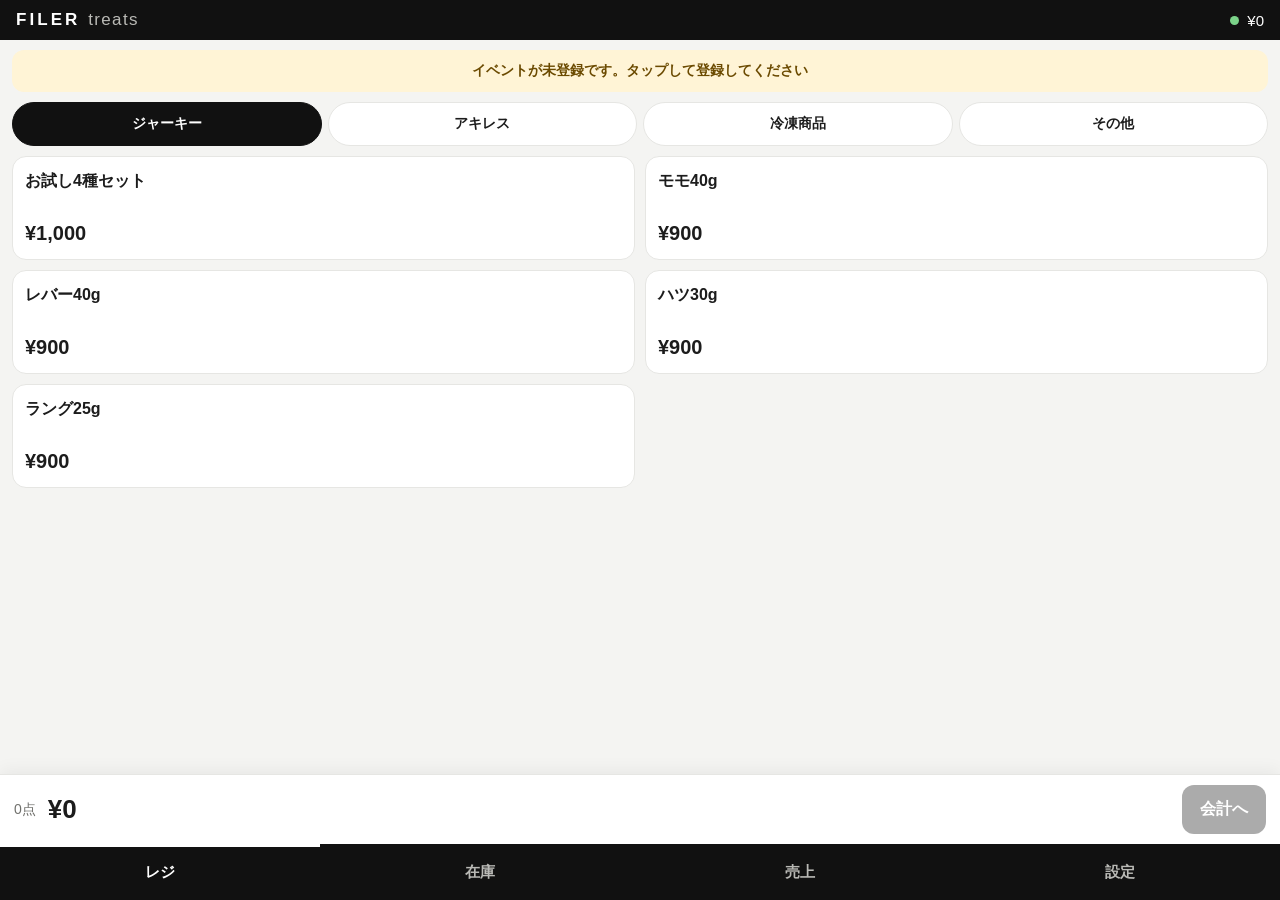
==== index.html @ 9aaa719d "マルシェ専用レジ 初版（会計・簡易在庫・イベント・バックアップ） Co-Authored-By: Claude Opus 5.5 <noreply@anthropic.com> Claude-Sess" ====
<!doctype html>
<html lang="ja">
<head>
<meta charset="utf-8">
<meta name="viewport" content="width=device-width, initial-scale=1, viewport-fit=cover, user-scalable=no">
<meta name="apple-mobile-web-app-capable" content="yes">
<meta name="apple-mobile-web-app-status-bar-style" content="black">
<meta name="apple-mobile-web-app-title" content="FILERレジ">
<meta name="theme-color" content="#111111">
<link rel="manifest" href="manifest.webmanifest">
<link rel="apple-touch-icon" href="icon-180.png">
<link rel="stylesheet" href="style.css">
<title>FILER マルシェレジ</title>
</head>
<body>
<header class="top">
  <div class="brand">FILER <span>treats</span></div>
  <div class="status"><span id="netStatus" class="dot"></span><span id="todayTotal">¥0</span></div>
</header>

<main>
  <!-- ① レジ画面 -->
  <section id="view-register" class="view active">
    <div id="eventBanner"></div>
    <nav id="catTabs" class="cat-tabs"></nav>
    <div id="productGrid" class="grid"></div>
  </section>

  <!-- ② 在庫画面 -->
  <section id="view-stock" class="view">
    <h2>在庫 <small id="stockEventName"></small></h2>
    <p class="note">「持込」をタップして持ち込み数を登録すると、販売時に自動で減ります。登録していない商品は在庫管理しません。</p>
    <div id="stockList"></div>
  </section>

  <!-- ③ 売上画面 -->
  <section id="view-sales" class="view">
    <h2>売上 <small id="salesEventName"></small></h2>
    <div id="historySummary" class="summary"></div>
    <h3>商品別</h3>
    <div id="productSales"></div>
    <h3>会計履歴</h3>
    <div id="historyList"></div>
  </section>

  <!-- ④ 設定画面 -->
  <section id="view-settings" class="view">
    <h2>イベント</h2>
    <div id="eventBox"></div>
    <h2>データの保存</h2>
    <p class="note">マルシェ終了後に必ず「全データをバックアップ」して、「ファイル」アプリやGoogleドライブに保存してください。</p>
    <button class="btn primary wide" id="backupBtn">全データをバックアップ（JSON）</button>
    <button class="btn wide mt" id="csvBtn">このイベントの会計履歴CSV</button>
    <button class="btn wide mt" id="stockCsvBtn">このイベントの在庫CSV</button>
    <label class="btn ghost wide mt file-btn">バックアップから復元<input type="file" id="restoreFile" accept=".json,application/json" hidden></label>
    <h2>商品</h2>
    <button class="btn wide" id="addProductBtn">＋ 商品を追加</button>
    <div id="productAdminList"></div>
    <p class="note">非表示にした商品はレジに出ません。価格を変更しても過去の売上は変わりません。</p>
  </section>
</main>

<!-- カートバー -->
<div id="cartBar" class="cart-bar">
  <div><span id="cartCount">0点</span></div>
  <div class="cart-total" id="cartTotal">¥0</div>
  <button class="btn primary" id="openCheckout">会計へ</button>
</div>

<nav class="tabs">
  <button data-view="register" class="active">レジ</button>
  <button data-view="stock">在庫</button>
  <button data-view="sales">売上</button>
  <button data-view="settings">設定</button>
</nav>

<!-- 会計シート -->
<div id="checkout" class="sheet" hidden>
  <div class="sheet-inner">
    <div class="sheet-head">
      <button class="btn ghost" id="closeCheckout">← 商品選択へ戻る</button>
    </div>
    <div id="cartList"></div>
    <div class="row"><span>小計</span><span id="ckSubtotal">¥0</span></div>
    <div class="row"><span>割引（円）</span><input id="discount" type="number" inputmode="numeric" min="0" placeholder="0"></div>
    <div class="row big"><span>合計</span><span id="ckTotal">¥0</span></div>

    <div class="methods">
      <button class="method" data-method="cash">現金</button>
      <button class="method" data-method="paypay">PayPay</button>
    </div>

    <div id="cashArea" hidden>
      <div class="row"><span>お預かり</span><input id="received" type="number" inputmode="numeric" min="0" placeholder="0"></div>
      <div class="quick">
        <button data-q="exact">ちょうど</button>
        <button data-q="1000">1,000</button>
        <button data-q="5000">5,000</button>
        <button data-q="10000">10,000</button>
      </div>
      <div class="row big"><span>お釣り</span><span id="change">—</span></div>
    </div>

    <p id="ckError" class="error"></p>
    <button class="btn primary wide xl" id="confirmBtn" disabled>会計を確定する</button>
  </div>
</div>

<!-- 完了画面 -->
<div id="done" class="sheet done" hidden>
  <div class="sheet-inner center">
    <p class="done-label">会計完了</p>
    <p id="doneTotal" class="done-total"></p>
    <p id="doneChange" class="done-change"></p>
    <button class="btn primary wide xl" id="nextBtn">次のお客様</button>
  </div>
</div>

<!-- 汎用ダイアログ -->
<div id="dialog" class="sheet" hidden>
  <div class="sheet-inner" id="dialogBody"></div>
</div>

<script src="db.js"></script>
<script src="app.js"></script>
</body>
</html>
---- style.css ----
:root {
  --black: #111; --ink: #1c1c1c; --white: #fff; --bg: #f4f4f2;
  --g1: #e6e6e3; --g2: #b9b9b5; --g3: #6f6f6b; --danger: #b3261e;
  --safe-b: env(safe-area-inset-bottom, 0px);
}
* { box-sizing: border-box; -webkit-tap-highlight-color: transparent; }
html, body { margin: 0; background: var(--bg); color: var(--ink);
  font-family: -apple-system, "Hiragino Sans", "Hiragino Kaku Gothic ProN", sans-serif;
  -webkit-user-select: none; user-select: none; overscroll-behavior: none; }
input, select { -webkit-user-select: text; user-select: text; font: inherit; }
button { font: inherit; color: inherit; border: none; background: none; cursor: pointer; touch-action: manipulation; }
button:disabled { opacity: .35; }

.top { position: relative; z-index: 5; display: flex; justify-content: space-between; align-items: center;
  padding: calc(env(safe-area-inset-top, 0px) + 10px) 16px 10px; background: var(--black); color: var(--white); }
.brand { font-weight: 700; letter-spacing: .18em; font-size: 17px; }
.brand span { font-weight: 300; letter-spacing: .08em; color: var(--g2); }
.status { display: flex; align-items: center; gap: 8px; font-variant-numeric: tabular-nums; font-size: 15px; }
.dot { width: 9px; height: 9px; border-radius: 50%; background: #7bd389; }
.dot.offline { background: #f0b429; }

main { padding: 0 12px calc(150px + var(--safe-b)); }
.view { display: none; } .view.active { display: block; }
h2 { font-size: 17px; margin: 18px 4px 10px; } h3 { font-size: 14px; color: var(--g3); margin: 18px 4px 6px; }
.note { color: var(--g3); font-size: 13px; padding: 8px 4px; }

.cat-tabs { position: sticky; top: 0; z-index: 4; display: flex; gap: 6px; padding: calc(env(safe-area-inset-top, 0px) + 10px) 0 10px; background: var(--bg); overflow-x: auto; }
.cat-tabs button { flex: 1 1 0; white-space: nowrap; padding: 12px 4px; border-radius: 999px; background: var(--white); border: 1px solid var(--g1); font-size: 14px; font-weight: 600; }
.cat-tabs button.active { background: var(--black); color: var(--white); border-color: var(--black); }

.grid { display: grid; grid-template-columns: 1fr 1fr; gap: 10px; }
.product { position: relative; min-height: 104px; padding: 14px 12px; border-radius: 14px; background: var(--white);
  border: 1.5px solid var(--g1); display: flex; flex-direction: column; justify-content: space-between; text-align: left; }
.product:active { transform: scale(.97); background: var(--g1); }
.product.in-cart { border-color: var(--black); }
.pname { font-size: 16px; font-weight: 600; line-height: 1.3; }
.pprice { font-size: 20px; font-weight: 700; font-variant-numeric: tabular-nums; }
.badge { position: absolute; top: 8px; right: 8px; min-width: 28px; height: 28px; padding: 0 8px; border-radius: 14px;
  background: var(--black); color: var(--white); font-weight: 700; display: grid; place-items: center; }

.cart-bar { position: fixed; left: 0; right: 0; bottom: calc(56px + var(--safe-b)); z-index: 6; display: flex; align-items: center; gap: 12px;
  padding: 10px 14px; background: var(--white); border-top: 1px solid var(--g1); box-shadow: 0 -4px 16px rgba(0,0,0,.05); }
.cart-bar > div:first-child { color: var(--g3); font-size: 14px; }
.cart-total { flex: 1; font-size: 26px; font-weight: 700; font-variant-numeric: tabular-nums; }
.tabs { position: fixed; left: 0; right: 0; bottom: 0; z-index: 7; display: flex; background: var(--black); padding-bottom: var(--safe-b); }
.tabs button { flex: 1; height: 56px; color: var(--g2); font-size: 15px; font-weight: 600; }
.tabs button.active { color: var(--white); box-shadow: inset 0 3px 0 var(--white); }

.btn { padding: 14px 18px; border-radius: 12px; font-weight: 700; font-size: 16px; background: var(--g1); }
.btn.primary { background: var(--black); color: var(--white); }
.btn.danger { background: var(--danger); color: var(--white); }
.btn.ghost { background: transparent; border: 1px solid var(--g2); }
.btn.small { padding: 8px 12px; font-size: 13px; }
.btn.wide { width: 100%; } .btn.xl { padding: 20px; font-size: 20px; margin-top: 12px; }

.sheet { position: fixed; inset: 0; z-index: 20; background: rgba(0,0,0,.45); display: flex; align-items: flex-end; }
.sheet[hidden] { display: none; }
.sheet-inner { width: 100%; max-height: 94vh; overflow-y: auto; background: var(--white); border-radius: 20px 20px 0 0;
  padding: 16px 16px calc(20px + var(--safe-b)); }
.sheet-head { margin-bottom: 8px; }
.line { display: grid; grid-template-columns: 1fr auto auto 36px; gap: 8px; align-items: center; padding: 10px 0; border-bottom: 1px solid var(--g1); }
.lname { font-weight: 600; } .lname small { display: block; color: var(--g3); font-weight: 400; }
.qty { display: flex; align-items: center; gap: 8px; }
.qty button { width: 40px; height: 40px; border-radius: 10px; background: var(--g1); font-size: 20px; font-weight: 700; }
.qty span { min-width: 22px; text-align: center; font-weight: 700; font-size: 18px; }
.lsub { min-width: 64px; text-align: right; font-variant-numeric: tabular-nums; font-weight: 600; }
.del { width: 36px; height: 36px; color: var(--g3); font-size: 20px; }
.row { display: flex; justify-content: space-between; align-items: center; padding: 10px 0; font-size: 16px; }
.row input { width: 140px; padding: 10px; text-align: right; font-size: 18px; border: 1px solid var(--g2); border-radius: 10px; }
.row.big { font-size: 22px; font-weight: 700; font-variant-numeric: tabular-nums; }
.row.big span:last-child { font-size: 30px; }
.methods { display: grid; grid-template-columns: 1fr 1fr; gap: 10px; margin: 8px 0; }
.method { padding: 18px; border-radius: 14px; border: 2px solid var(--g1); font-size: 18px; font-weight: 700; }
.method.active { background: var(--black); color: var(--white); border-color: var(--black); }
.quick { display: grid; grid-template-columns: repeat(4, 1fr); gap: 6px; }
.quick button { padding: 12px 0; border-radius: 10px; background: var(--g1); font-weight: 700; }
.error { color: var(--danger); font-weight: 600; min-height: 1em; margin: 8px 0 0; }

.done { align-items: center; } .done .sheet-inner { border-radius: 20px; margin: 16px; }
.center { text-align: center; }
.done-label { color: var(--g3); margin: 8px 0; }
.done-total { font-size: 44px; font-weight: 800; margin: 0; font-variant-numeric: tabular-nums; }
.done-change { font-size: 28px; font-weight: 700; margin: 8px 0 12px; }

.summary { display: grid; grid-template-columns: repeat(3, 1fr); gap: 8px; }
.summary div { background: var(--white); border-radius: 12px; padding: 10px; }
.summary small { display: block; color: var(--g3); font-size: 12px; }
.summary b { font-size: 17px; font-variant-numeric: tabular-nums; }
.sale { background: var(--white); border-radius: 12px; padding: 12px; margin-top: 8px; }
.sale-head { display: flex; justify-content: space-between; font-size: 15px; }
.sale-items { color: var(--g3); font-size: 13px; margin: 6px 0 8px; }
.sale.voided { opacity: .5; } .sale.voided b { text-decoration: line-through; }
.voided-label { color: var(--danger); font-size: 13px; font-weight: 700; }

.admin-item { width: 100%; display: flex; justify-content: space-between; padding: 14px; margin-top: 6px; background: var(--white); border-radius: 12px; font-size: 15px; }
.hidden-item { opacity: .5; }
#dialogBody label { display: block; margin: 12px 0; font-size: 14px; color: var(--g3); }
#dialogBody label input:not([type=checkbox]), #dialogBody select { display: block; width: 100%; margin-top: 4px; padding: 12px; font-size: 17px; border: 1px solid var(--g2); border-radius: 10px; background: var(--white); color: var(--ink); }
#dialogBody label.check { color: var(--ink); font-size: 16px; }
.dialog-actions { display: grid; grid-template-columns: 1fr 1fr; gap: 10px; margin-top: 16px; }

/* 在庫・イベント・その他 */
h2 small { font-size: 13px; color: var(--g3); font-weight: 500; }
.mt { margin-top: 8px; }
.file-btn { display: block; text-align: center; }
.pfoot { display: flex; justify-content: space-between; align-items: baseline; gap: 6px; }
.stock { font-size: 13px; color: var(--g3); font-weight: 600; white-space: nowrap; }
.stock.low { color: #a15c00; }
.stock.out { color: var(--white); background: var(--danger); padding: 2px 8px; border-radius: 999px; }
.product.soldout { opacity: .45; }
.event-chip { margin-top: 10px; font-size: 13px; color: var(--g3); text-align: center; }
.warn-banner { width: 100%; margin-top: 10px; padding: 12px; border-radius: 12px; background: #fff4d6; color: #6b4a00; font-weight: 700; font-size: 14px; }
.stock-row { display: grid; grid-template-columns: 1fr auto; gap: 6px 10px; background: var(--white); border-radius: 12px; padding: 12px; margin-top: 6px; }
.stock-row.out { box-shadow: inset 4px 0 0 var(--danger); }
.sname { font-weight: 700; }
.snums { grid-column: 1; display: flex; gap: 12px; font-size: 13px; color: var(--g3); }
.snums b { color: var(--ink); font-size: 17px; margin-left: 3px; font-variant-numeric: tabular-nums; }
.snums b.low { color: var(--danger); }
.snums.muted { font-size: 13px; }
.sbtns { grid-column: 2; grid-row: 1 / span 2; display: flex; flex-direction: column; gap: 6px; justify-content: center; }
.card { background: var(--white); border-radius: 12px; padding: 14px; }
.card small { color: var(--g3); }
.tbl { width: 100%; border-collapse: collapse; background: var(--white); border-radius: 12px; overflow: hidden; font-size: 14px; }
.tbl th, .tbl td { padding: 10px; text-align: right; border-bottom: 1px solid var(--g1); font-variant-numeric: tabular-nums; }
.tbl th:first-child, .tbl td:first-child { text-align: left; }
.tbl th { color: var(--g3); font-weight: 600; font-size: 12px; }
.summary { grid-template-columns: repeat(3, 1fr); }
.pre { white-space: pre-line; }
#toast { position: fixed; left: 50%; top: 40%; transform: translate(-50%, -50%); z-index: 50; background: rgba(17,17,17,.92); color: #fff;
  padding: 14px 20px; border-radius: 12px; font-weight: 700; opacity: 0; pointer-events: none; transition: opacity .2s; max-width: 80vw; text-align: center; }
#toast.show { opacity: 1; }
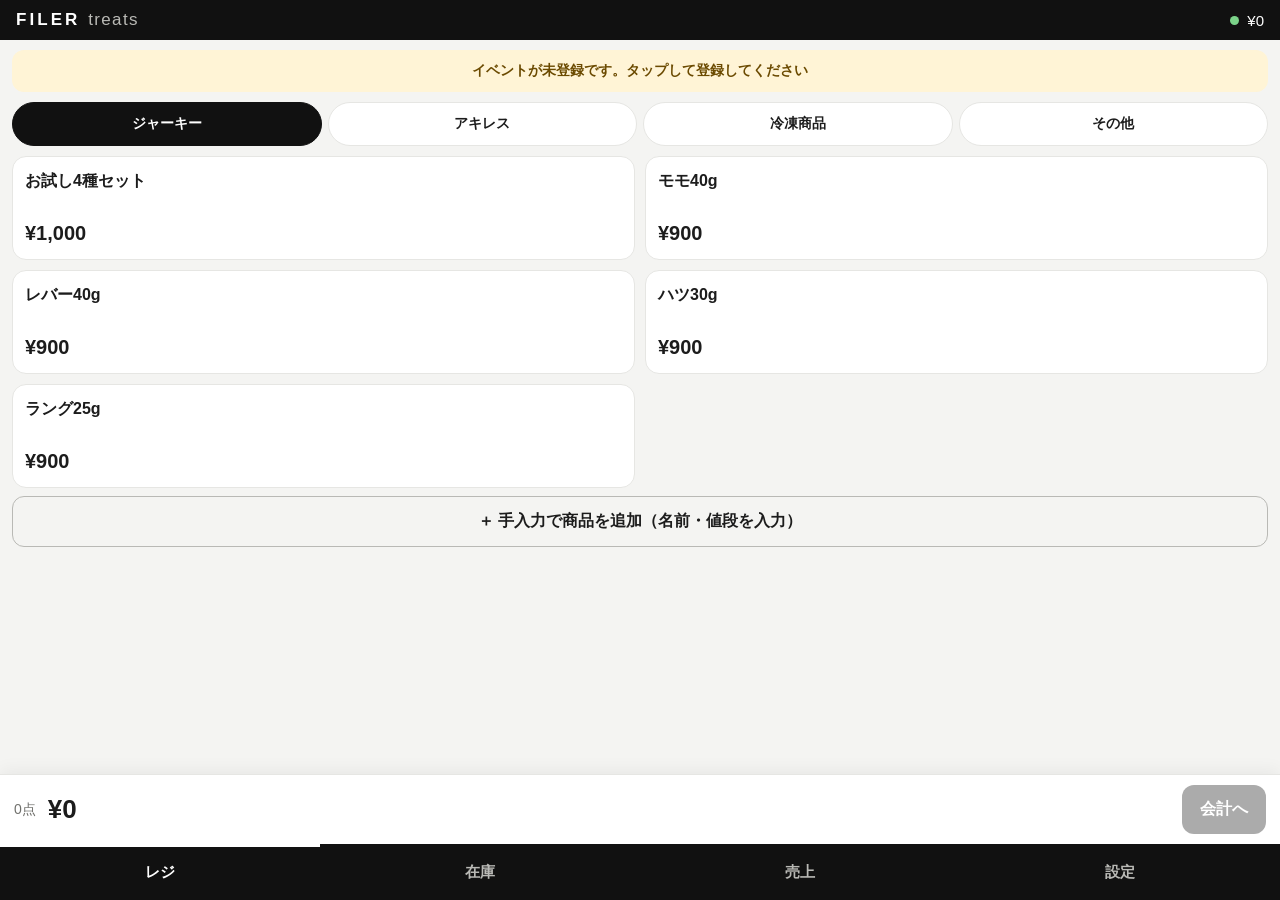
==== commit 4bd20d1b: "レジ画面に手入力の商品追加を追加、アプリ更新の自動反映 Co-Authored-By: Claude Opus 5.5 <noreply@anthropic.com> Claude-Session: " ====
--- a/index.html
+++ b/index.html
@@ -24,6 +24,7 @@
     <div id="eventBanner"></div>
     <nav id="catTabs" class="cat-tabs"></nav>
     <div id="productGrid" class="grid"></div>
+    <button class="btn ghost wide mt" id="manualBtn">＋ 手入力で商品を追加（名前・値段を入力）</button>
   </section>
 
   <!-- ② 在庫画面 -->
--- a/style.css
+++ b/style.css
@@ -129,3 +129,4 @@
 #toast { position: fixed; left: 50%; top: 40%; transform: translate(-50%, -50%); z-index: 50; background: rgba(17,17,17,.92); color: #fff;
   padding: 14px 20px; border-radius: 12px; font-weight: 700; opacity: 0; pointer-events: none; transition: opacity .2s; max-width: 80vw; text-align: center; }
 #toast.show { opacity: 1; }
+[hidden] { display: none !important; }
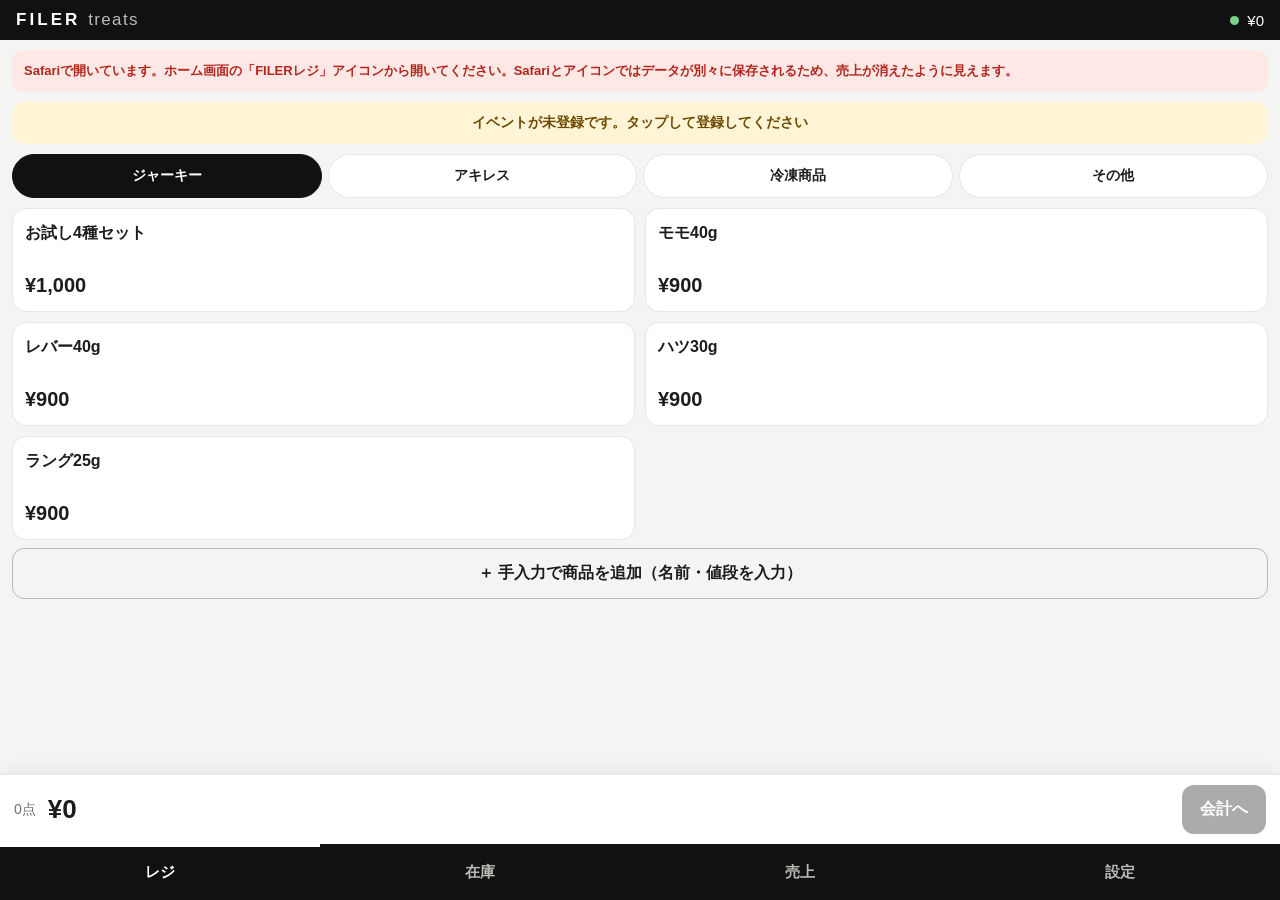
==== commit 6d3d60e9: "データが消えたように見える問題の対策 - 会計途中のカートを保存し、アプリが閉じられても復元（確定済みの会計は復元しない） - Safariで開いた時に、ホーム画面のアイコンから開くよう警告 - 設定" ====
--- a/index.html
+++ b/index.html
@@ -49,6 +49,7 @@
     <h2>イベント</h2>
     <div id="eventBox"></div>
     <h2>データの保存</h2>
+    <div id="dataStatus"></div>
     <p class="note">マルシェ終了後に必ず「全データをバックアップ」して、「ファイル」アプリやGoogleドライブに保存してください。</p>
     <button class="btn primary wide" id="backupBtn">全データをバックアップ（JSON）</button>
     <button class="btn wide mt" id="csvBtn">このイベントの会計履歴CSV</button>
@@ -83,7 +84,15 @@
     </div>
     <div id="cartList"></div>
     <div class="row"><span>小計</span><span id="ckSubtotal">¥0</span></div>
-    <div class="row"><span>割引（円）</span><input id="discount" type="number" inputmode="numeric" min="0" placeholder="0"></div>
+    <div class="row"><span>値引き <small id="discLabel"></small></span><input id="discount" type="number" inputmode="numeric" min="0" placeholder="0"></div>
+    <div class="quick disc">
+      <button data-d="100">100円引</button>
+      <button data-d="200">200円引</button>
+      <button data-d="500">500円引</button>
+      <button data-p="10">10%引</button>
+      <button data-p="20">20%引</button>
+      <button data-d="0">値引きなし</button>
+    </div>
     <div class="row big"><span>合計</span><span id="ckTotal">¥0</span></div>
 
     <div class="methods">
--- a/style.css
+++ b/style.css
@@ -33,7 +33,7 @@
   border: 1.5px solid var(--g1); display: flex; flex-direction: column; justify-content: space-between; text-align: left; }
 .product:active { transform: scale(.97); background: var(--g1); }
 .product.in-cart { border-color: var(--black); }
-.pname { font-size: 16px; font-weight: 600; line-height: 1.3; }
+.pname { font-size: 16px; font-weight: 600; line-height: 1.3; padding-right: 30px; }
 .pprice { font-size: 20px; font-weight: 700; font-variant-numeric: tabular-nums; }
 .badge { position: absolute; top: 8px; right: 8px; min-width: 28px; height: 28px; padding: 0 8px; border-radius: 14px;
   background: var(--black); color: var(--white); font-weight: 700; display: grid; place-items: center; }
@@ -130,3 +130,19 @@
   padding: 14px 20px; border-radius: 12px; font-weight: 700; opacity: 0; pointer-events: none; transition: opacity .2s; max-width: 80vw; text-align: center; }
 #toast.show { opacity: 1; }
 [hidden] { display: none !important; }
+.product { cursor: pointer; }
+.product.disabled { pointer-events: none; }
+.product.in-cart { padding-bottom: 14px; }
+.minus { position: absolute; bottom: 8px; right: 8px; width: 40px; height: 40px; border-radius: 20px; background: var(--g1); color: var(--ink);
+  font-size: 24px; font-weight: 700; line-height: 1; display: grid; place-items: center; }
+.minus:active { background: var(--g2); }
+.badge { top: 12px; }
+.quick.disc { grid-template-columns: repeat(3, 1fr); margin-bottom: 4px; }
+.quick button.active { background: var(--black); color: var(--white); }
+.row small { color: var(--g3); font-size: 13px; }
+.danger-banner { background: #fde8e6; color: var(--danger); font-size: 13px; text-align: left; }
+.event-row { display: flex; justify-content: space-between; align-items: center; gap: 10px; background: var(--white); border-radius: 12px; padding: 12px; margin-top: 6px; }
+.event-row small { color: var(--g3); }
+.event-row.current { box-shadow: inset 4px 0 0 var(--black); }
+.cur-label { font-size: 12px; font-weight: 700; background: var(--black); color: var(--white); padding: 4px 10px; border-radius: 999px; white-space: nowrap; }
+#dataStatus .card { margin-bottom: 10px; line-height: 1.7; }
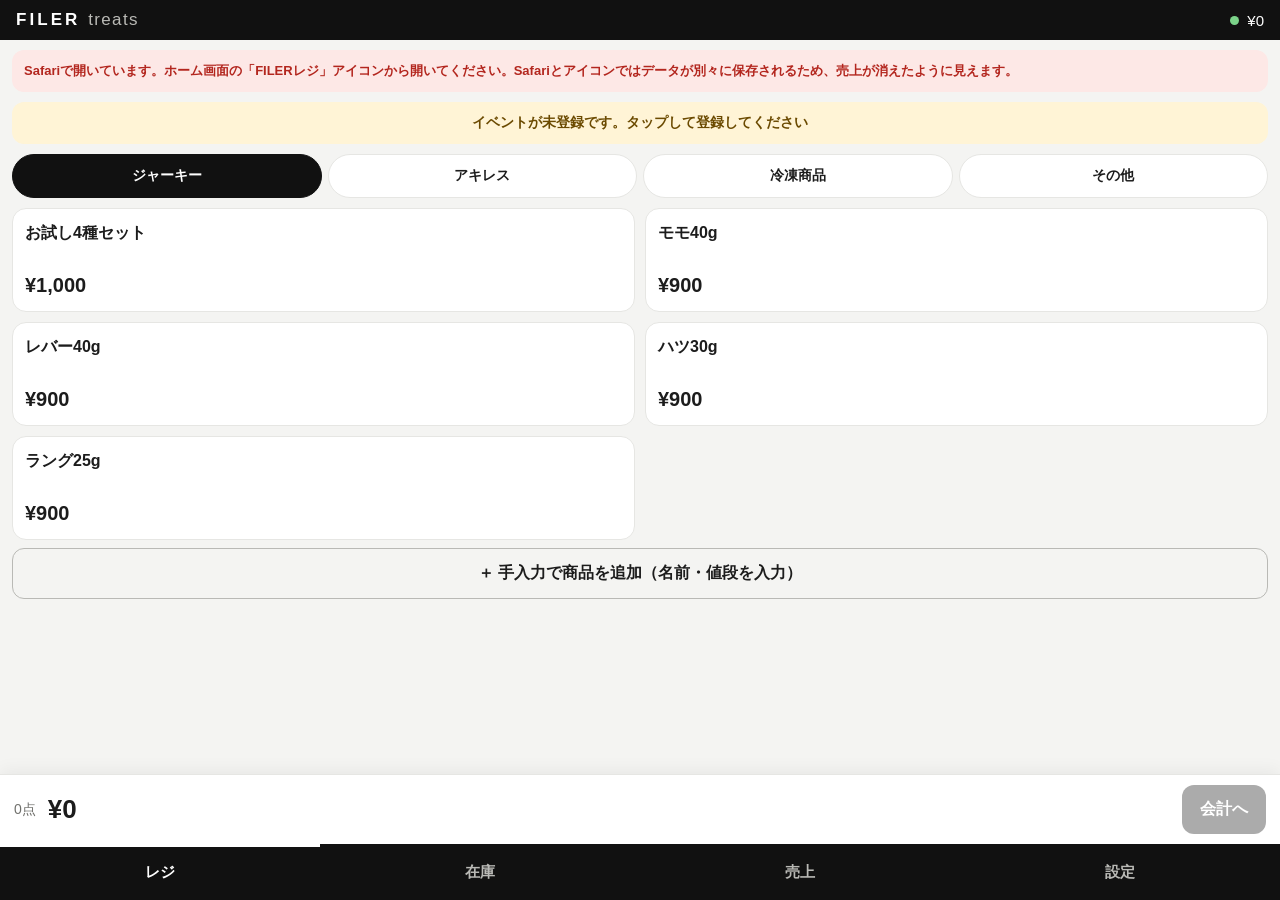
==== commit cf051f3b: "日別の現金・PayPay集計、会計の編集・後から追加を追加 - 売上画面に「日別」表示（全イベントの日ごとの件数・現金・PayPay・合計）と日別CSV - 会計の編集：元の会計は「修正済み」として残" ====
--- a/index.html
+++ b/index.html
@@ -36,12 +36,24 @@
 
   <!-- ③ 売上画面 -->
   <section id="view-sales" class="view">
-    <h2>売上 <small id="salesEventName"></small></h2>
-    <div id="historySummary" class="summary"></div>
-    <h3>商品別</h3>
-    <div id="productSales"></div>
-    <h3>会計履歴</h3>
-    <div id="historyList"></div>
+    <div class="seg" id="salesMode">
+      <button data-mode="event" class="active">イベント別</button>
+      <button data-mode="daily">日別</button>
+    </div>
+    <div id="salesEvent">
+      <h2>売上 <small id="salesEventName"></small></h2>
+      <div id="historySummary" class="summary"></div>
+      <h3>商品別</h3>
+      <div id="productSales"></div>
+      <h3>会計履歴</h3>
+      <button class="btn ghost wide" data-addsale="1">＋ 会計を後から追加</button>
+      <div id="historyList"></div>
+    </div>
+    <div id="salesDaily" hidden>
+      <h2>日別の売上 <small>（全イベント・取消/修正前は除く）</small></h2>
+      <div id="dailyTable"></div>
+      <div id="dailyDetail"></div>
+    </div>
   </section>
 
   <!-- ④ 設定画面 -->
@@ -54,6 +66,7 @@
     <button class="btn primary wide" id="backupBtn">全データをバックアップ（JSON）</button>
     <button class="btn wide mt" id="csvBtn">このイベントの会計履歴CSV</button>
     <button class="btn wide mt" id="stockCsvBtn">このイベントの在庫CSV</button>
+    <button class="btn wide mt" id="dailyCsvBtn">日別売上CSV（現金・PayPay）</button>
     <label class="btn ghost wide mt file-btn">バックアップから復元<input type="file" id="restoreFile" accept=".json,application/json" hidden></label>
     <h2>商品</h2>
     <button class="btn wide" id="addProductBtn">＋ 商品を追加</button>
--- a/style.css
+++ b/style.css
@@ -146,3 +146,18 @@
 .event-row.current { box-shadow: inset 4px 0 0 var(--black); }
 .cur-label { font-size: 12px; font-weight: 700; background: var(--black); color: var(--white); padding: 4px 10px; border-radius: 999px; white-space: nowrap; }
 #dataStatus .card { margin-bottom: 10px; line-height: 1.7; }
+/* 売上：イベント別/日別・編集 */
+.seg { display: grid; grid-template-columns: 1fr 1fr; gap: 4px; background: var(--g1); padding: 4px; border-radius: 12px; margin-top: 12px; }
+.seg button { padding: 10px; border-radius: 9px; font-weight: 700; color: var(--g3); }
+.seg button.active { background: var(--white); color: var(--ink); box-shadow: 0 1px 3px rgba(0,0,0,.08); }
+.tbl.daily td, .tbl.daily th { padding: 10px 6px; font-size: 13px; }
+.tbl.daily tr[data-day] { cursor: pointer; }
+.tbl.daily tr.open td { background: #ecebe7; }
+.sale-btns { display: flex; gap: 8px; }
+.tag { display: inline-block; font-size: 11px; font-weight: 700; padding: 1px 6px; border-radius: 6px; background: var(--g1); color: var(--g3); margin-left: 4px; }
+.sale.edited { opacity: .5; } .sale.edited b { text-decoration: line-through; }
+.ev-tag { font-size: 12px; color: var(--g3); margin: 10px 4px -4px; }
+.ed-price { width: 80px; padding: 4px 6px; font-size: 14px; border: 1px solid var(--g2); border-radius: 6px; margin-right: 2px; }
+.ed-manual { display: grid; grid-template-columns: 1fr 90px auto; gap: 6px; margin-bottom: 8px; }
+.ed-manual input { padding: 10px; font-size: 16px; border: 1px solid var(--g2); border-radius: 10px; min-width: 0; }
+.ed-methods { margin: 12px 0; }
